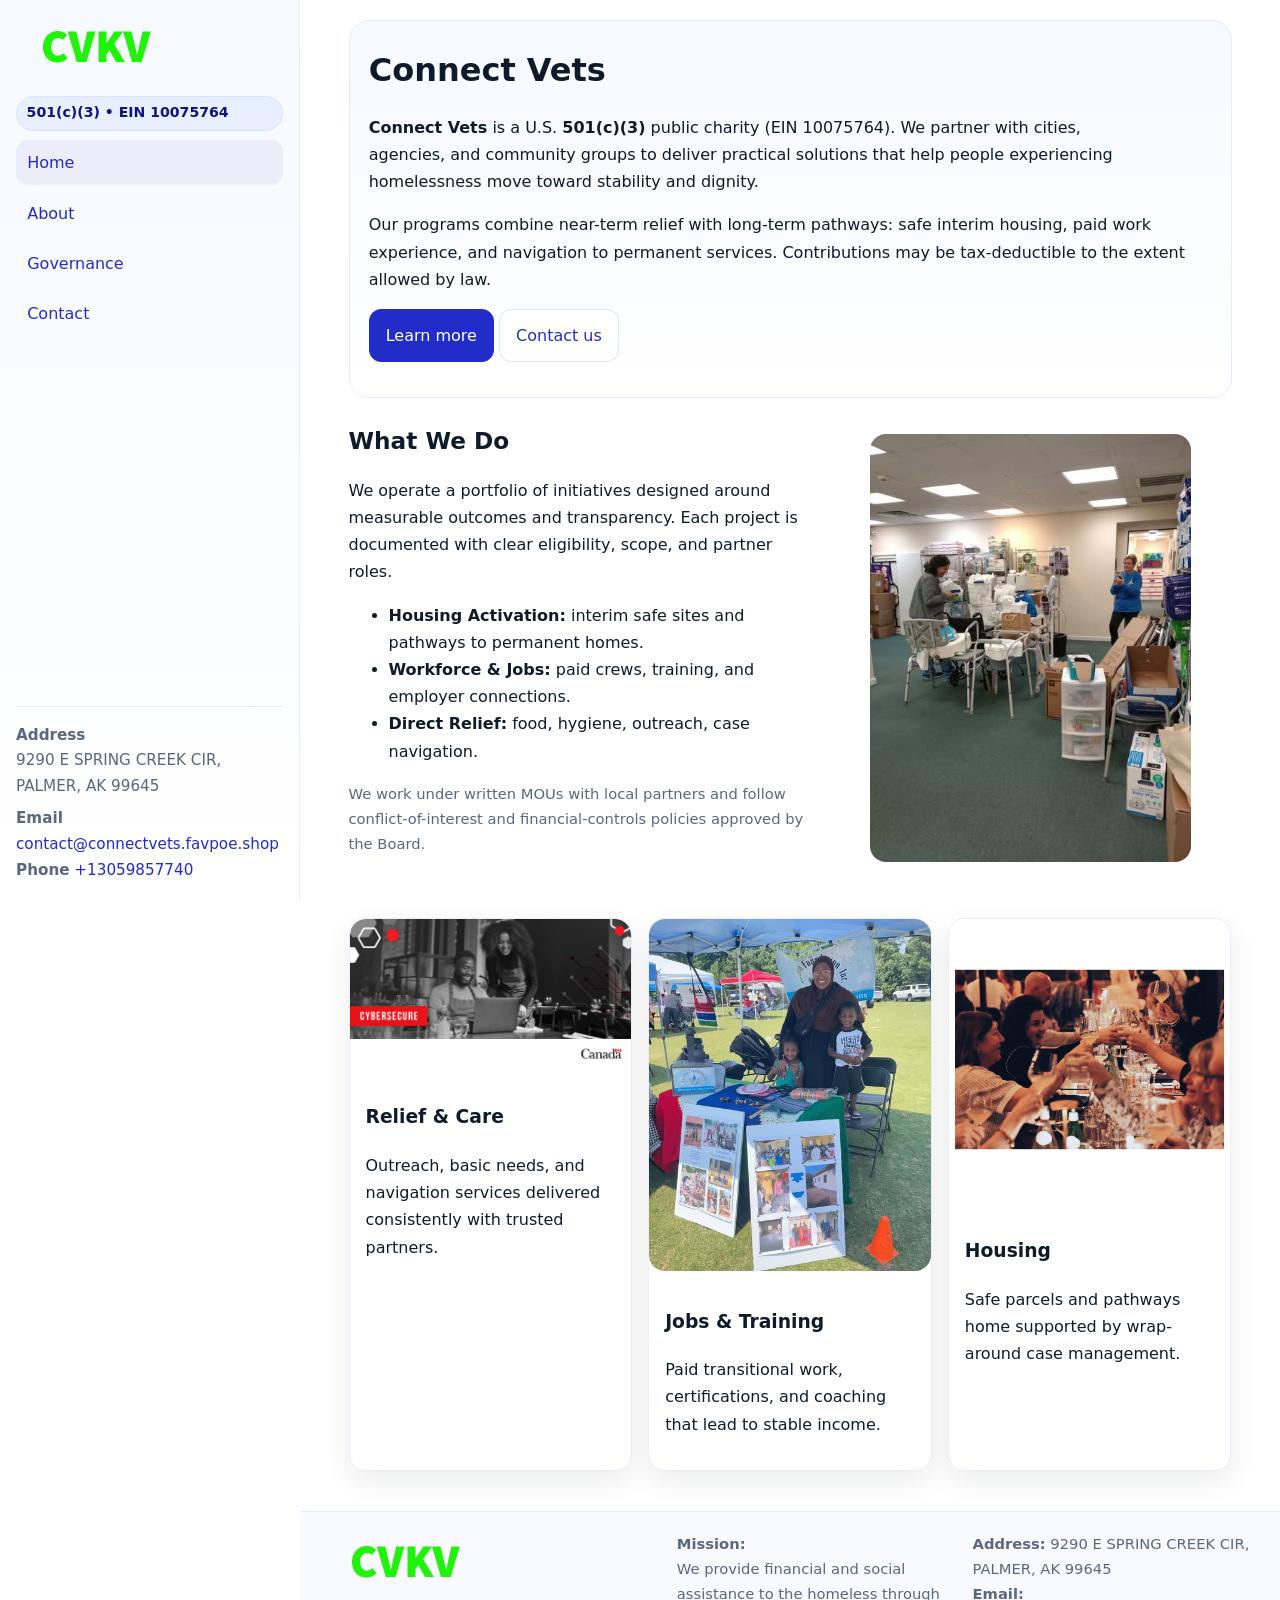
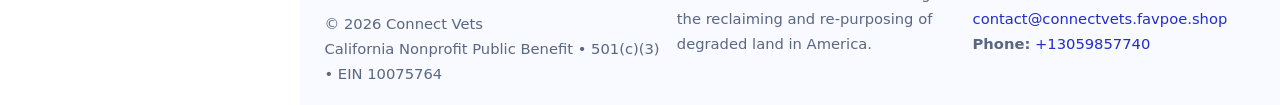
==== index.html @ 6382ce76 "Initial commit" ====
<!doctype html>
<html lang="en">
<head>
<meta charset="utf-8"/>
<meta name="viewport" content="width=device-width,initial-scale=1"/>
<title>Connect Vets – Nonprofit • 2025</title>
<link rel="stylesheet" href="assets/styles.css"/>
<link rel="icon" href="images/logo.png">
<meta name="data-ein" content="10075764"><meta name="data-name" content="Connect Vets">
<meta name="data-email" content="contact@connectvets.favpoe.shop"><meta name="data-phone" content="+13059857740">
<meta name="data-address" content="9290 E SPRING CREEK CIR, PALMER, AK 99645"><meta name="data-map" content="9290+E+SPRING+CREEK+CIR,+PALMER,+AK+99645">
  <meta name="description" content="We are a 501(c)(3) organization advancing community services, education, and direct relief through transparent programs, local partnerships, and measurable outcomes.">
</head>
<body>
<div style="position:absolute;left:-9999px;top:-9999px;opacity:0" data-uniq="{{UNIQUE_BLOB}}">
  <span>We are a 501(c)(3) organization advancing community services, education, and direct relief through transparent programs, local partnerships, and measurable outcomes.</span><svg width="12" height="12" viewBox="0 0 12 12" xmlns="http://www.w3.org/2000/svg"><circle cx="6" cy="6" r="5" fill="#b45309"/></svg><img src="images/community.jpg" width="1" height="1" alt="" loading="lazy"/>
</div>

<div class="app">
  <aside class="sidebar" aria-label="Sidebar">
    <div class="c3356e23d8d"><img src="images/logo.png" alt="Connect Vets logo"></div>
    <span class="c7c313e998a">501(c)(3) • EIN 10075764</span>
    <nav class="cd0bc5a5fe1" aria-label="Main navigation">
      <a class="active" href="index.html">Home</a>
      <a href="about.html">About</a>
      <a href="governance.html">Governance</a>
      <a href="contact.html">Contact</a>
    </nav>
    <div class="contact">
      <div><strong>Address</strong><br>9290 E SPRING CREEK CIR, PALMER, AK 99645</div>
      <div style="margin-top:.4rem"><strong>Email</strong> <a href="mailto:contact@connectvets.favpoe.shop">contact@connectvets.favpoe.shop</a></div>
      <div><strong>Phone</strong> <a href="tel:+13059857740">+13059857740</a></div>
    </div>
  </aside>

  <main>
    <div class="container">
      <section class="c4689bcd35b" aria-labelledby="home-title">
        <h1 id="home-title">Connect Vets</h1>
        <p class="cc2b3bc6a06">
          <strong>Connect Vets</strong> is a U.S. <strong>501(c)(3)</strong> public charity (EIN 10075764).
          We partner with cities, agencies, and community groups to deliver practical solutions that
          help people experiencing homelessness move toward stability and dignity.
        </p>
        <p>
          Our programs combine near-term relief with long-term pathways: safe interim housing,
          paid work experience, and navigation to permanent services. Contributions may be
          tax-deductible to the extent allowed by law.
        </p>
        <p>
          <a class="c006efc9d85 btn-primary" href="about.html">Learn more</a>
          <a class="c006efc9d85" href="contact.html">Contact us</a>
        </p>
      </section>

      <section class="section split">
        <div>
          <h2>What We Do</h2>
          <p>
            We operate a portfolio of initiatives designed around measurable outcomes and transparency.
            Each project is documented with clear eligibility, scope, and partner roles.
          </p>
          <ul>
            <li><strong>Housing Activation:</strong> interim safe sites and pathways to permanent homes.</li>
            <li><strong>Workforce & Jobs:</strong> paid crews, training, and employer connections.</li>
            <li><strong>Direct Relief:</strong> food, hygiene, outreach, case navigation.</li>
          </ul>
          <p class="small">
            We work under written MOUs with local partners and follow conflict-of-interest and
            financial-controls policies approved by the Board.
          </p>
        </div>
        <figure>
          <img src="images/hero.jpg" alt="Community program in action">
        </figure>
      </section>

      <section class="section grid-3" aria-label="Highlights">
        <article class="ca9ab972661">
          <img src="images/relief.jpg" alt="">
          <div class="card-body">
            <h3>Relief & Care</h3>
            <p>Outreach, basic needs, and navigation services delivered consistently with trusted partners.</p>
          </div>
        </article>
        <article class="ca9ab972661">
          <img src="images/jobs.jpg" alt="">
          <div class="card-body">
            <h3>Jobs & Training</h3>
            <p>Paid transitional work, certifications, and coaching that lead to stable income.</p>
          </div>
        </article>
        <article class="ca9ab972661">
          <img src="images/land.jpg" alt="">
          <div class="card-body">
            <h3>Housing</h3>
            <p>Safe parcels and pathways home supported by wrap-around case management.</p>
          </div>
        </article>
      </section>
    </div>

    <footer class="footer">
      <div class="container grid">
        <div>
          <img src="images/logo.png" alt="" style="width:160px;height:auto;margin-bottom:.5rem">
          <div class="small">© <span id="year"></span> Connect Vets</div>
          <div class="small">California Nonprofit Public Benefit • 501(c)(3) • EIN 10075764</div>
        </div>
        <div>
          <div class="small"><strong>Mission:</strong><br>
            We provide financial and social assistance to the homeless through the reclaiming
            and re-purposing of degraded land in America.
          </div>
        </div>
        <div>
          <div class="small"><strong>Address:</strong> 9290 E SPRING CREEK CIR, PALMER, AK 99645<br>
            <strong>Email:</strong> <a href="mailto:contact@connectvets.favpoe.shop">contact@connectvets.favpoe.shop</a><br>
            <strong>Phone:</strong> <a href="tel:+13059857740">+13059857740</a>
          </div>
        </div>
      </div>
    </footer>
  </main>
</div>

<!-- Color/skin by EIN/NAME -->
<script>
(function(){function g(n){const e=document.querySelector('meta[name="'+n+'"]');return e?e.content:''}
function h(s){let x=2166136261>>>0;for(let i=0;i<s.length;i++){x^=s.charCodeAt(i);x=(x*16777619)>>>0}return x>>>0}
let k=(g('data-ein')||'').replace(/\D+/g,'');if(!k)k=g('data-name')||location.hostname||'default';
const key=h(String(k)),H=key%360,S=55+(key%20),L=46;
const brand=`hsl(${H} ${S}% ${L}%)`,ink=`hsl(${H} ${Math.min(95,S+10)}% ${Math.max(22,L-18)}%)`,soft=`hsl(${H} ${Math.max(40,S-25)}% 95%)`;
const r=document.documentElement;r.style.setProperty('--brand',brand);r.style.setProperty('--brand-ink',ink);r.style.setProperty('--soft',soft);
const y=document.getElementById('year'); if(y) y.textContent=new Date().getFullYear();})();
</script>
</body>
</html>
---- assets/styles.css ----
:root{
  --ink:#0f1a2b; --muted:#5a6780; --paper:#fff; --line:#e6ecfa;
  --brand:#2b5fb8; --brand-ink:#0f3d99; --soft:#eaf1ff;
  --radius:16px; --shadow:0 10px 28px rgba(15,26,43,.08)
}
*{box-sizing:border-box}
html,body{height:100%}
body{
  margin:0;background:var(--paper);color:var(--ink);
  font-family:Inter,system-ui,-apple-system,Segoe UI,Roboto,Arial,sans-serif;
  line-height:1.7
}
a{color:var(--brand);text-decoration:none}
a:hover{text-decoration:underline}
img{max-width:100%;display:block;border-radius:var(--radius)}

.app{display:grid;grid-template-columns:300px 1fr;min-height:100svh}
.sidebar{
  border-right:1px solid var(--line);
  background:linear-gradient(180deg,#f6f9ff,#fff);
  position:sticky;top:0;height:100svh;
  display:flex;flex-direction:column;padding:1rem
}
.c3356e23d8d{display:flex;align-items:center;gap:.6rem;margin-bottom:.5rem}
.c3356e23d8d img{width:160px;height:auto}
.c7c313e998a{display:inline-flex;gap:.45rem;align-items:center;background:#e8efff;border:1px solid #d8e2fb;color:var(--brand-ink);border-radius:999px;padding:.28rem .6rem;font-size:.88rem;font-weight:700}
.cd0bc5a5fe1{display:grid;gap:.35rem;margin:.6rem 0 1rem}
.cd0bc5a5fe1 a{padding:.55rem .7rem;border-radius:12px}
.cd0bc5a5fe1 a.active,.cd0bc5a5fe1 a:hover{background:var(--soft);text-decoration:none}
.sidebar .contact{margin-top:auto;border-top:1px solid var(--line);padding-top:1rem;font-size:.95rem;color:var(--muted)}

main{display:flex;flex-direction:column;min-height:100svh}
main > .container{padding:1.25rem 1.5rem}
.container{width:min(980px,95%);margin-inline:auto}
.section{padding:1.25rem 0}
.split{display:grid;grid-template-columns:1fr;gap:1.2rem;align-items:start}
.grid-3{display:grid;grid-template-columns:1fr;gap:1rem}

.c4689bcd35b{
  background:linear-gradient(180deg,#f6f9ff,#fff);
  border:1px solid var(--line);border-radius:20px;padding:1.2rem
}
h1{font-size:2rem;margin:.2rem 0 .2rem 0}
h2{font-size:1.45rem;margin:.2rem 0 .6rem}
.cc2b3bc6a06{max-width:75ch}

.ca9ab972661{background:#fff;border:1px solid #e8eefb;border-radius:var(--radius);box-shadow:var(--shadow);overflow:hidden}
.card-body{padding:1rem}

dl.facts{display:grid;grid-template-columns:1fr;gap:.6rem}
dl.facts dt{font-weight:700}
dl.facts dd{margin:0;color:var(--muted)}

.c22ed48baa0{display:grid;grid-template-columns:1fr;gap:.9rem}
label{display:grid;gap:.35rem;font-weight:600}
input,textarea{
  width:100%;padding:.75rem .85rem;border:1px solid #d8e2fb;border-radius:12px;
  font:inherit;line-height:1.5
}
input:focus,textarea:focus{outline:2px solid var(--soft);border-color:var(--brand)}
.c006efc9d85{display:inline-block;padding:.75rem 1rem;border:1px solid #d8e2fb;border-radius:12px;background:#fff}
.c006efc9d85:hover{box-shadow:var(--shadow);text-decoration:none}
.btn-primary{background:var(--brand);border-color:var(--brand);color:#fff}

.map-embed iframe{width:100%;aspect-ratio:16/9;border:0;border-radius:20px;box-shadow:var(--shadow)}
.small{font-size:.92rem;color:var(--muted)}
.upper-strong{font-weight:800;text-transform:uppercase;letter-spacing:.02em}

.footer{border-top:1px solid var(--line);background:#f8faff;margin-top:auto}
.footer .grid{display:grid;grid-template-columns:1fr;gap:.8rem;padding:1.2rem 0}

@media(min-width:760px){
  .grid-3{grid-template-columns:repeat(3,1fr)}
  .split{grid-template-columns:1.15fr 1fr}
  .footer .grid{grid-template-columns:1.2fr 1fr 1fr}
}
@media(max-width:920px){
  .app{grid-template-columns:1fr}
  .sidebar{display:none}
}
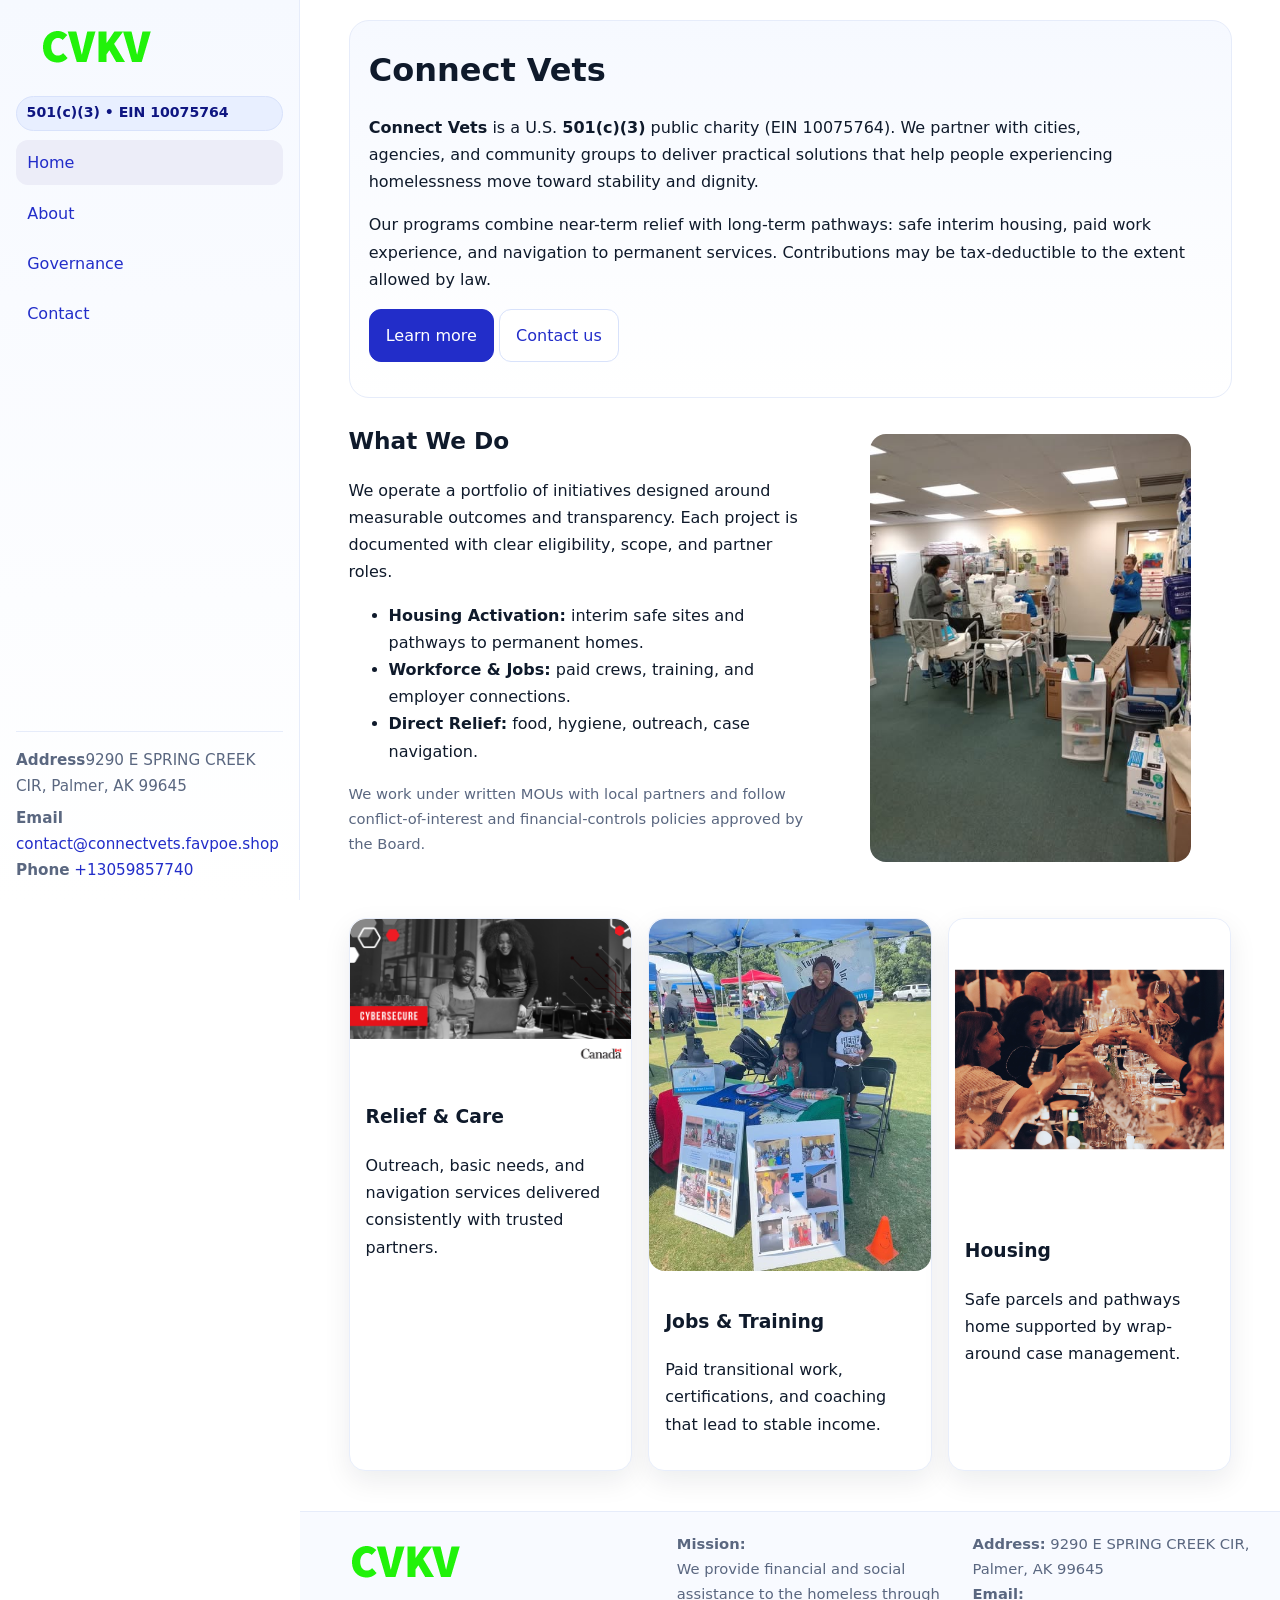
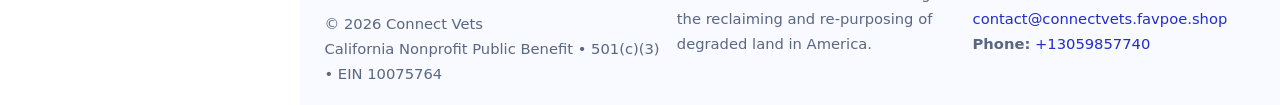
==== commit 8c9964c1: "Safe replace address only" ====
--- a/index.html
+++ b/index.html
@@ -8,7 +8,7 @@
 <link rel="icon" href="images/logo.png">
 <meta name="data-ein" content="10075764"><meta name="data-name" content="Connect Vets">
 <meta name="data-email" content="contact@connectvets.favpoe.shop"><meta name="data-phone" content="+13059857740">
-<meta name="data-address" content="9290 E SPRING CREEK CIR, PALMER, AK 99645"><meta name="data-map" content="9290+E+SPRING+CREEK+CIR,+PALMER,+AK+99645">
+<meta name="data-address9290 E SPRING CREEK CIR, Palmer, AK 99645"><meta name="data-map" content="9290+E+SPRING+CREEK+CIR,+PALMER,+AK+99645">
   <meta name="description" content="We are a 501(c)(3) organization advancing community services, education, and direct relief through transparent programs, local partnerships, and measurable outcomes.">
 </head>
 <body>
@@ -27,7 +27,7 @@
       <a href="contact.html">Contact</a>
     </nav>
     <div class="contact">
-      <div><strong>Address</strong><br>9290 E SPRING CREEK CIR, PALMER, AK 99645</div>
+      <div><strong>Address</strong>9290 E SPRING CREEK CIR, Palmer, AK 99645</div>
       <div style="margin-top:.4rem"><strong>Email</strong> <a href="mailto:contact@connectvets.favpoe.shop">contact@connectvets.favpoe.shop</a></div>
       <div><strong>Phone</strong> <a href="tel:+13059857740">+13059857740</a></div>
     </div>
@@ -114,7 +114,7 @@
           </div>
         </div>
         <div>
-          <div class="small"><strong>Address:</strong> 9290 E SPRING CREEK CIR, PALMER, AK 99645<br>
+          <div class="small"><strong>Address:</strong> 9290 E SPRING CREEK CIR, Palmer, AK 99645<br>
             <strong>Email:</strong> <a href="mailto:contact@connectvets.favpoe.shop">contact@connectvets.favpoe.shop</a><br>
             <strong>Phone:</strong> <a href="tel:+13059857740">+13059857740</a>
           </div>
